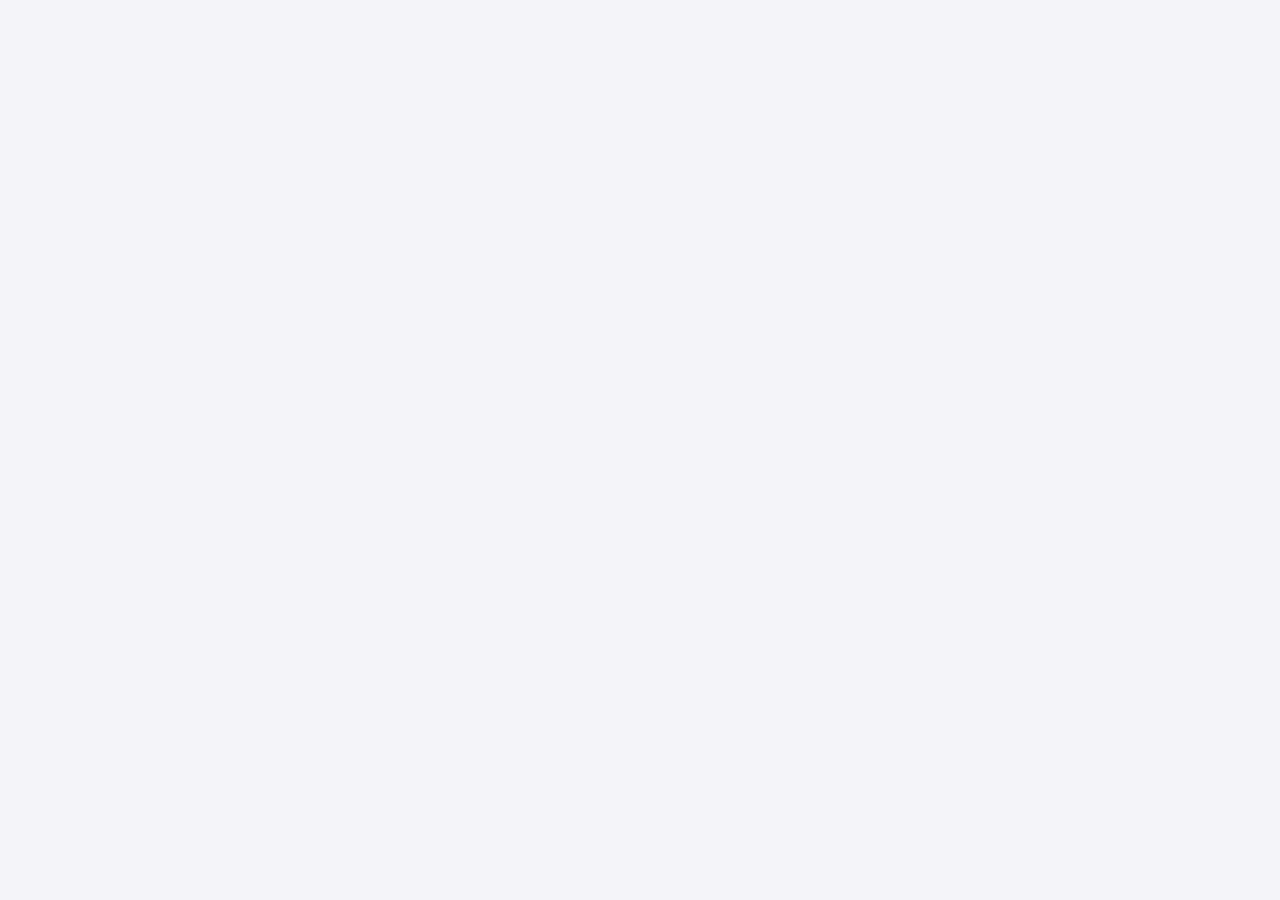
==== index.html @ 12b6ecc5 "Create index.html" ====
<!DOCTYPE html>
<html lang="en">

<head>
    <meta charset="UTF-8">
    <meta name="viewport" content="width=device-width, initial-scale=1.0">
    <title>Party Status</title>
    <link href="https://fonts.googleapis.com/css2?family=Poppins:wght@300;400;600&display=swap" rel="stylesheet">
    <style>
        body {
            font-family: 'Poppins', sans-serif;
            background-color: #f4f4f9;
            margin: 0;
            padding: 20px;
            text-align: center;
        }

        h3 {
            color: #333;
        }

        table {
            width: 90%;
            margin: 20px auto;
            border-collapse: collapse;
            background: white;
            box-shadow: 0px 4px 8px rgba(0, 0, 0, 0.1);
            border-radius: 10px;
            overflow: hidden;
        }

        th,
        td {
            padding: 12px;
            text-align: center;
            border-bottom: 1px solid #ddd;
        }

        th {
            background: #007BFF;
            color: white;
        }

        tr:nth-child(even) {
            background-color: #f2f2f2;
        }

        select {
            padding: 8px;
            border-radius: 5px;
            border: 1px solid #ccc;
            margin: 10px;
        }
    </style>
    <script>
        const parser = new DOMParser();
        const data = JSON.parse(localStorage.getItem("data")) || [];
        let sortBy = localStorage.getItem("sortBy") || 'margin';
        let order = localStorage.getItem("order") || 'asc';
        const urls = [
            "https://results.eci.gov.in/ResultAcGenFeb2025/statewiseU051.htm",
            "https://results.eci.gov.in/ResultAcGenFeb2025/statewiseU052.htm",
            "https://results.eci.gov.in/ResultAcGenFeb2025/statewiseU053.htm",
            "https://results.eci.gov.in/ResultAcGenFeb2025/statewiseU054.htm",
        ];

        const changeSort = (e) => {
            sortBy = e.value;
            localStorage.setItem("sortBy", sortBy);
            renderContent();
        }
        const changeOrder = (e) => {
            order = e.value;
            localStorage.setItem("order", order);
            renderContent();
        }
        const getColorCode = (lastUpdated) => {
            let diff = Date.now() - lastUpdated;

            let group = Math.floor(diff / 10000);
            if (group > 15)
                group = 15;

            return "#ff" + group.toString(16);
        }
        const getLastUpdated = (lastUpdated) => {
            let diff = Date.now() - lastUpdated;
            diff = Math.floor(diff / 1000);
            if (diff < 60)
                return diff + ' secs';
            diff = Math.floor(diff / 60);
            if (diff < 60)
                return diff + ' mins'
            diff = Math.floor(diff / 60);
            if (diff < 24)
                return diff + ' hrs'
            diff = Math.floor(diff / 24);
            return diff + ' days'
        }
        const getPartyColor = (party) => {
            switch (party) {
                case 'Aam Aadmi Party': return '#0171ae';
                case 'Bharatiya Janata Party': return '#f78628';
                case 'Indian National Congress': return '#166a30';
                default: return 'white';
            }
        }
        const getRoundColor = (round) => {
            const [done, total] = round.replace("-", "").split("/");
            if (done == total)
                return 'red';
            return 'white';
        }
        const fetchData = async (url) => {
            const response = await fetch(url);
            const responseText = await response.text();
            const doc = parser.parseFromString(responseText, "text/html");
            const tbody = doc.querySelector(".table>tbody");
            Array.from(tbody.children).forEach(row => {
                const cols = Array.from(row.children);
                const constituency = cols[0].innerText;
                const id = cols[1].innerText;
                const leadingCandidate = cols[2].innerText;

                const leadingParty = cols[3].querySelector("table td").innerText;
                const trailingCandidate = cols[4].innerText;
                const trailingParty = cols[5].querySelector("table td").innerText;
                const margin = cols[6].innerText;
                const round = cols[7].innerText;
                let record = data.find(i => i.id == id);
                if (record) {
                    let json = JSON.stringify(record);
                    record.leadingCandidate = leadingCandidate;
                    record.leadingParty = leadingParty;
                    record.trailingCandidate = trailingCandidate;
                    record.trailingParty = trailingParty;
                    record.margin = Number(margin);
                    record.round = round;
                    if (json != JSON.stringify(record)) {
                        record.lastUpdated = Date.now();
                    }
                }
                else {
                    data.push({ id, constituency, leadingCandidate, leadingParty, trailingCandidate, trailingParty, margin, round, lastUpdated: Date.now() });
                }
            });
            localStorage.setItem("data", JSON.stringify(data));
        }
        const getPartyStatus = () => {
            const partyStatus = {};
            data.forEach(i => {
                let party = partyStatus[i.leadingParty];
                const margin1K = i.margin < 1000 ? 1 : 0;
                const margin5K = i.margin < 5000 ? 1 : 0;
                const [done, total] = i.round.replace("-", "").split("/");
                let won = 0;
                if (done == total)
                    won++;
                if (party) {
                    party.leading++;
                    party.margin1K += margin1K;
                    party.margin5K += margin5K;
                    party.won = party.won ? party.won + won : won;
                }
                else {
                    partyStatus[i.leadingParty] = { leading: 1, trailing: 0, margin1K, margin5K, won };
                }
                party = partyStatus[i.trailingParty];
                if (party) {
                    party.trailing++;
                }
                else {
                    partyStatus[i.trailingParty] = { leading: 0, trailing: 1, margin1K: 0, margin5K: 0, won: 0 };
                }

            })
            return partyStatus;
        }
        const renderContent = async () => {
            await Promise.all(urls.map(async url => await fetchData(url)));

            const partyStatus = getPartyStatus();


            let renderHTML = `Last Updated: ${new Date()}`;

            renderHTML += (`
            <h3>Party Status</h3>
            <table>
                <tr>
                    <th>Party</th>
                    <th>Won+Leading</th>
                    <th>Won</th>
                    <th>Leading</th>
                    <th>Trailing</th>
                    <th>Margin 1K</th>
                    <th>Margin 5K</th>
                </tr>
                ${Object.keys(partyStatus).sort().map(party => `<tr>
                    <td>${party}</td>
                    <td>${partyStatus[party].leading}</td>
                    <td>${partyStatus[party].won}</td>
                    <td>${partyStatus[party].leading - partyStatus[party].won}</td>
                    <td>${partyStatus[party].trailing}</td>
                    <td>${partyStatus[party].margin1K}</td>
                    <td>${partyStatus[party].margin5K}</td>
                </tr>`).join("")}
            </table>
            `);

            let rounds = { done: 0, total: 0 };
            let updated = 0;
            data.forEach(i => {
                const [done, total] = i.round.replace("-", "").split("/");
                rounds.done += Number(done);
                rounds.total += Number(total);
                if (Date.now() - i.lastUpdated < 1000)
                    updated++;
            })
            renderHTML += (`<br><br><h3>Progress: ${rounds.done}/${rounds.total}  ${Math.floor(rounds.done * 100 / rounds.total)}%</h3>`)

            renderHTML += `${updated > 0 ? `${updated} constituencies updated` : ''}`
            const stringSortOptions = ["constituency", "leadingParty"];
            data.sort((a, b) => {
                if (order == "asc") {
                    if (stringSortOptions.includes(sortBy)) {
                        return a[sortBy] < b[sortBy] ? -1 : 1;
                    }
                    else
                        return a[sortBy] - b[sortBy];
                }
                else {
                    if (stringSortOptions.includes(sortBy))
                        return b[sortBy] < a[sortBy] ? -1 : 1;
                    else
                        return b[sortBy] - a[sortBy];
                }
            });




            renderHTML += (`
            <h3>Constituency wise data</h3>
            <div><b>Sort by</b><select onchange="changeSort(this)">
                <option value="constituency" ${sortBy == "constituency" ? "selected" : ""} >Constituency</option>
                <option value="margin" ${sortBy == "margin" ? "selected" : ""} >Margin</option>
                <option value="lastUpdated" ${sortBy == "lastUpdated" ? "selected" : ""} >Last Updated</option>
                <option value="leadingParty" ${sortBy == "leadingParty" ? "selected" : ""} >Leading Party</option>
                </select>
                <b>Order</b><select onchange="changeOrder(this)">
                <option value="asc" ${order == "asc" ? "selected" : ""}>asc</option>
                <option value="desc" ${order == "desc" ? "selected" : ""}>desc</option>
                </select>
            </div>

            <table>
                <tr>
                    <th>Constituency</th>
                    <th>Leading Party</th>
                    <th>Trailing Party</th>
                    <th>Margin</th>
                    <th>Round</th>
                    <th>Last Updated</th>
                </tr>
                ${data.map(i => `<tr style="background-color:${getColorCode(i.lastUpdated)}" >
                    <td>${i.constituency}</td>
                    <td style="background-color:${getPartyColor(i.leadingParty)}">${i.leadingParty}<br><small>${i.leadingCandidate}</small></td>
                    <td style="background-color:${getPartyColor(i.trailingParty)}">${i.trailingParty}<br><small>${i.trailingCandidate}</small></td>
                    <td>${i.margin}</td>
                    <td style="background-color:${getRoundColor(i.round)}">${i.round}</td>
                    <td>${getLastUpdated(i.lastUpdated)} ago</td>
                </tr>`).join("")}
            </table>



            `);

            document.body.innerHTML = renderHTML;
        }
        window.onload = async () => {
            setInterval(renderContent, 10000);
            renderContent();
        }
    </script>
</head>

<body>

</body>

</html>
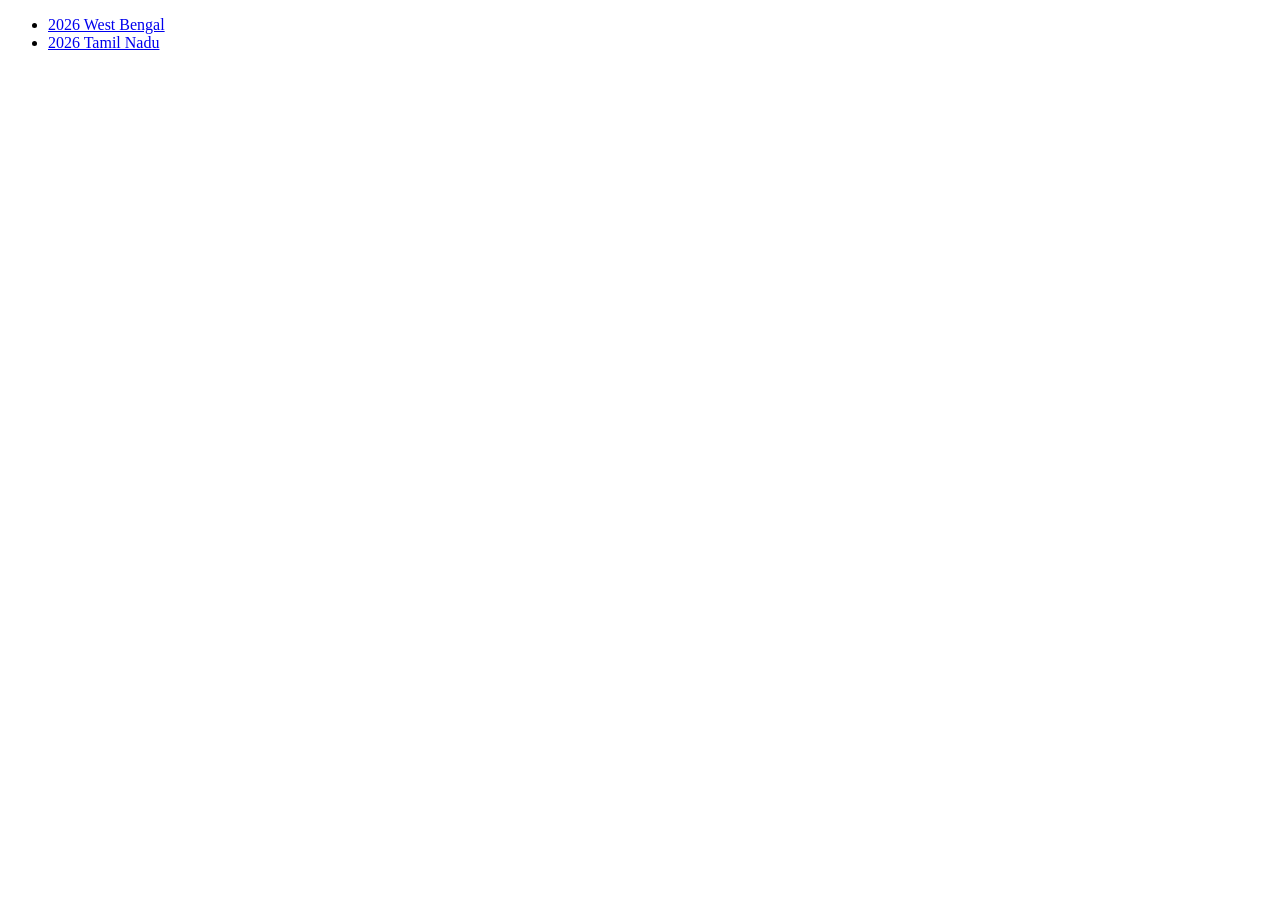
==== commit 270af8dd: "Add HTML, CSS, and JavaScript files for 2026 election results tracking" ====
--- a/index.html
+++ b/index.html
@@ -4,290 +4,14 @@
 <head>
     <meta charset="UTF-8">
     <meta name="viewport" content="width=device-width, initial-scale=1.0">
-    <title>Party Status</title>
-    <link href="https://fonts.googleapis.com/css2?family=Poppins:wght@300;400;600&display=swap" rel="stylesheet">
-    <style>
-        body {
-            font-family: 'Poppins', sans-serif;
-            background-color: #f4f4f9;
-            margin: 0;
-            padding: 20px;
-            text-align: center;
-        }
-
-        h3 {
-            color: #333;
-        }
-
-        table {
-            width: 90%;
-            margin: 20px auto;
-            border-collapse: collapse;
-            background: white;
-            box-shadow: 0px 4px 8px rgba(0, 0, 0, 0.1);
-            border-radius: 10px;
-            overflow: hidden;
-        }
-
-        th,
-        td {
-            padding: 12px;
-            text-align: center;
-            border-bottom: 1px solid #ddd;
-        }
-
-        th {
-            background: #007BFF;
-            color: white;
-        }
-
-        tr:nth-child(even) {
-            background-color: #f2f2f2;
-        }
-
-        select {
-            padding: 8px;
-            border-radius: 5px;
-            border: 1px solid #ccc;
-            margin: 10px;
-        }
-    </style>
-    <script>
-        const parser = new DOMParser();
-        const data = JSON.parse(localStorage.getItem("data")) || [];
-        let sortBy = localStorage.getItem("sortBy") || 'margin';
-        let order = localStorage.getItem("order") || 'asc';
-        const urls = [
-            "https://results.eci.gov.in/ResultAcGenFeb2025/statewiseU051.htm",
-            "https://results.eci.gov.in/ResultAcGenFeb2025/statewiseU052.htm",
-            "https://results.eci.gov.in/ResultAcGenFeb2025/statewiseU053.htm",
-            "https://results.eci.gov.in/ResultAcGenFeb2025/statewiseU054.htm",
-        ];
-
-        const changeSort = (e) => {
-            sortBy = e.value;
-            localStorage.setItem("sortBy", sortBy);
-            renderContent();
-        }
-        const changeOrder = (e) => {
-            order = e.value;
-            localStorage.setItem("order", order);
-            renderContent();
-        }
-        const getColorCode = (lastUpdated) => {
-            let diff = Date.now() - lastUpdated;
-
-            let group = Math.floor(diff / 10000);
-            if (group > 15)
-                group = 15;
-
-            return "#ff" + group.toString(16);
-        }
-        const getLastUpdated = (lastUpdated) => {
-            let diff = Date.now() - lastUpdated;
-            diff = Math.floor(diff / 1000);
-            if (diff < 60)
-                return diff + ' secs';
-            diff = Math.floor(diff / 60);
-            if (diff < 60)
-                return diff + ' mins'
-            diff = Math.floor(diff / 60);
-            if (diff < 24)
-                return diff + ' hrs'
-            diff = Math.floor(diff / 24);
-            return diff + ' days'
-        }
-        const getPartyColor = (party) => {
-            switch (party) {
-                case 'Aam Aadmi Party': return '#0171ae';
-                case 'Bharatiya Janata Party': return '#f78628';
-                case 'Indian National Congress': return '#166a30';
-                default: return 'white';
-            }
-        }
-        const getRoundColor = (round) => {
-            const [done, total] = round.replace("-", "").split("/");
-            if (done == total)
-                return 'red';
-            return 'white';
-        }
-        const fetchData = async (url) => {
-            const response = await fetch(url);
-            const responseText = await response.text();
-            const doc = parser.parseFromString(responseText, "text/html");
-            const tbody = doc.querySelector(".table>tbody");
-            Array.from(tbody.children).forEach(row => {
-                const cols = Array.from(row.children);
-                const constituency = cols[0].innerText;
-                const id = cols[1].innerText;
-                const leadingCandidate = cols[2].innerText;
-
-                const leadingParty = cols[3].querySelector("table td").innerText;
-                const trailingCandidate = cols[4].innerText;
-                const trailingParty = cols[5].querySelector("table td").innerText;
-                const margin = cols[6].innerText;
-                const round = cols[7].innerText;
-                let record = data.find(i => i.id == id);
-                if (record) {
-                    let json = JSON.stringify(record);
-                    record.leadingCandidate = leadingCandidate;
-                    record.leadingParty = leadingParty;
-                    record.trailingCandidate = trailingCandidate;
-                    record.trailingParty = trailingParty;
-                    record.margin = Number(margin);
-                    record.round = round;
-                    if (json != JSON.stringify(record)) {
-                        record.lastUpdated = Date.now();
-                    }
-                }
-                else {
-                    data.push({ id, constituency, leadingCandidate, leadingParty, trailingCandidate, trailingParty, margin, round, lastUpdated: Date.now() });
-                }
-            });
-            localStorage.setItem("data", JSON.stringify(data));
-        }
-        const getPartyStatus = () => {
-            const partyStatus = {};
-            data.forEach(i => {
-                let party = partyStatus[i.leadingParty];
-                const margin1K = i.margin < 1000 ? 1 : 0;
-                const margin5K = i.margin < 5000 ? 1 : 0;
-                const [done, total] = i.round.replace("-", "").split("/");
-                let won = 0;
-                if (done == total)
-                    won++;
-                if (party) {
-                    party.leading++;
-                    party.margin1K += margin1K;
-                    party.margin5K += margin5K;
-                    party.won = party.won ? party.won + won : won;
-                }
-                else {
-                    partyStatus[i.leadingParty] = { leading: 1, trailing: 0, margin1K, margin5K, won };
-                }
-                party = partyStatus[i.trailingParty];
-                if (party) {
-                    party.trailing++;
-                }
-                else {
-                    partyStatus[i.trailingParty] = { leading: 0, trailing: 1, margin1K: 0, margin5K: 0, won: 0 };
-                }
-
-            })
-            return partyStatus;
-        }
-        const renderContent = async () => {
-            await Promise.all(urls.map(async url => await fetchData(url)));
-
-            const partyStatus = getPartyStatus();
-
-
-            let renderHTML = `Last Updated: ${new Date()}`;
-
-            renderHTML += (`
-            <h3>Party Status</h3>
-            <table>
-                <tr>
-                    <th>Party</th>
-                    <th>Won+Leading</th>
-                    <th>Won</th>
-                    <th>Leading</th>
-                    <th>Trailing</th>
-                    <th>Margin 1K</th>
-                    <th>Margin 5K</th>
-                </tr>
-                ${Object.keys(partyStatus).sort().map(party => `<tr>
-                    <td>${party}</td>
-                    <td>${partyStatus[party].leading}</td>
-                    <td>${partyStatus[party].won}</td>
-                    <td>${partyStatus[party].leading - partyStatus[party].won}</td>
-                    <td>${partyStatus[party].trailing}</td>
-                    <td>${partyStatus[party].margin1K}</td>
-                    <td>${partyStatus[party].margin5K}</td>
-                </tr>`).join("")}
-            </table>
-            `);
-
-            let rounds = { done: 0, total: 0 };
-            let updated = 0;
-            data.forEach(i => {
-                const [done, total] = i.round.replace("-", "").split("/");
-                rounds.done += Number(done);
-                rounds.total += Number(total);
-                if (Date.now() - i.lastUpdated < 1000)
-                    updated++;
-            })
-            renderHTML += (`<br><br><h3>Progress: ${rounds.done}/${rounds.total}  ${Math.floor(rounds.done * 100 / rounds.total)}%</h3>`)
-
-            renderHTML += `${updated > 0 ? `${updated} constituencies updated` : ''}`
-            const stringSortOptions = ["constituency", "leadingParty"];
-            data.sort((a, b) => {
-                if (order == "asc") {
-                    if (stringSortOptions.includes(sortBy)) {
-                        return a[sortBy] < b[sortBy] ? -1 : 1;
-                    }
-                    else
-                        return a[sortBy] - b[sortBy];
-                }
-                else {
-                    if (stringSortOptions.includes(sortBy))
-                        return b[sortBy] < a[sortBy] ? -1 : 1;
-                    else
-                        return b[sortBy] - a[sortBy];
-                }
-            });
-
-
-
-
-            renderHTML += (`
-            <h3>Constituency wise data</h3>
-            <div><b>Sort by</b><select onchange="changeSort(this)">
-                <option value="constituency" ${sortBy == "constituency" ? "selected" : ""} >Constituency</option>
-                <option value="margin" ${sortBy == "margin" ? "selected" : ""} >Margin</option>
-                <option value="lastUpdated" ${sortBy == "lastUpdated" ? "selected" : ""} >Last Updated</option>
-                <option value="leadingParty" ${sortBy == "leadingParty" ? "selected" : ""} >Leading Party</option>
-                </select>
-                <b>Order</b><select onchange="changeOrder(this)">
-                <option value="asc" ${order == "asc" ? "selected" : ""}>asc</option>
-                <option value="desc" ${order == "desc" ? "selected" : ""}>desc</option>
-                </select>
-            </div>
-
-            <table>
-                <tr>
-                    <th>Constituency</th>
-                    <th>Leading Party</th>
-                    <th>Trailing Party</th>
-                    <th>Margin</th>
-                    <th>Round</th>
-                    <th>Last Updated</th>
-                </tr>
-                ${data.map(i => `<tr style="background-color:${getColorCode(i.lastUpdated)}" >
-                    <td>${i.constituency}</td>
-                    <td style="background-color:${getPartyColor(i.leadingParty)}">${i.leadingParty}<br><small>${i.leadingCandidate}</small></td>
-                    <td style="background-color:${getPartyColor(i.trailingParty)}">${i.trailingParty}<br><small>${i.trailingCandidate}</small></td>
-                    <td>${i.margin}</td>
-                    <td style="background-color:${getRoundColor(i.round)}">${i.round}</td>
-                    <td>${getLastUpdated(i.lastUpdated)} ago</td>
-                </tr>`).join("")}
-            </table>
-
-
-
-            `);
-
-            document.body.innerHTML = renderHTML;
-        }
-        window.onload = async () => {
-            setInterval(renderContent, 10000);
-            renderContent();
-        }
-    </script>
 </head>
+<ul>
+    <li><a href="./2026-WestBengal.html">2026 West Bengal</a></li>
+    <li><a href="./2026-TamilNadu.html">2026 Tamil Nadu</a></li>
+</ul>
 
 <body>
 
 </body>
 
-</html>
+</html>
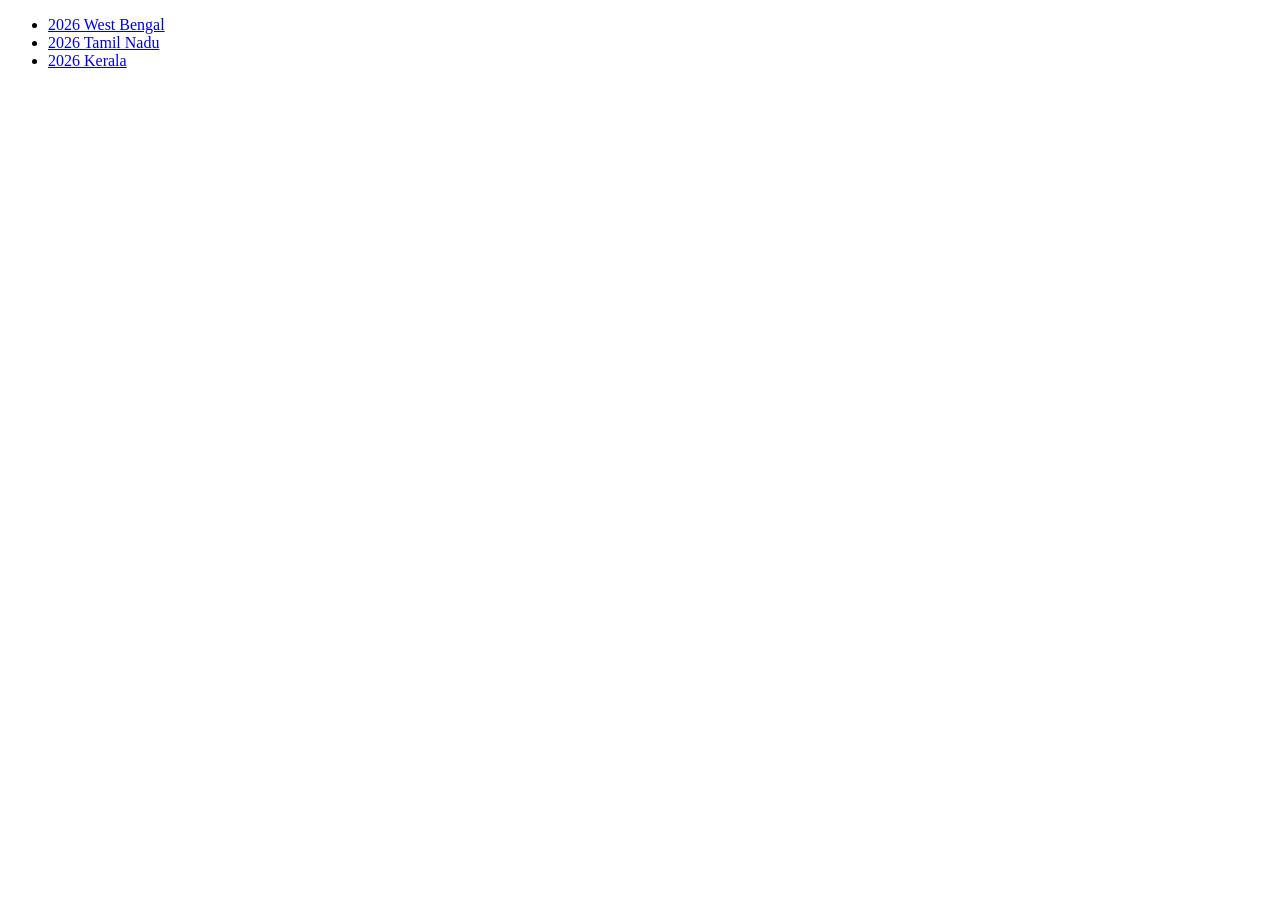
==== commit c2a84e0d: "Add Chart.js integration and new Kerala results page" ====
--- a/index.html
+++ b/index.html
@@ -8,6 +8,7 @@
 <ul>
     <li><a href="./2026-WestBengal.html">2026 West Bengal</a></li>
     <li><a href="./2026-TamilNadu.html">2026 Tamil Nadu</a></li>
+    <li><a href="./2026-Kerala.html">2026 Kerala</a></li>
 </ul>
 
 <body>
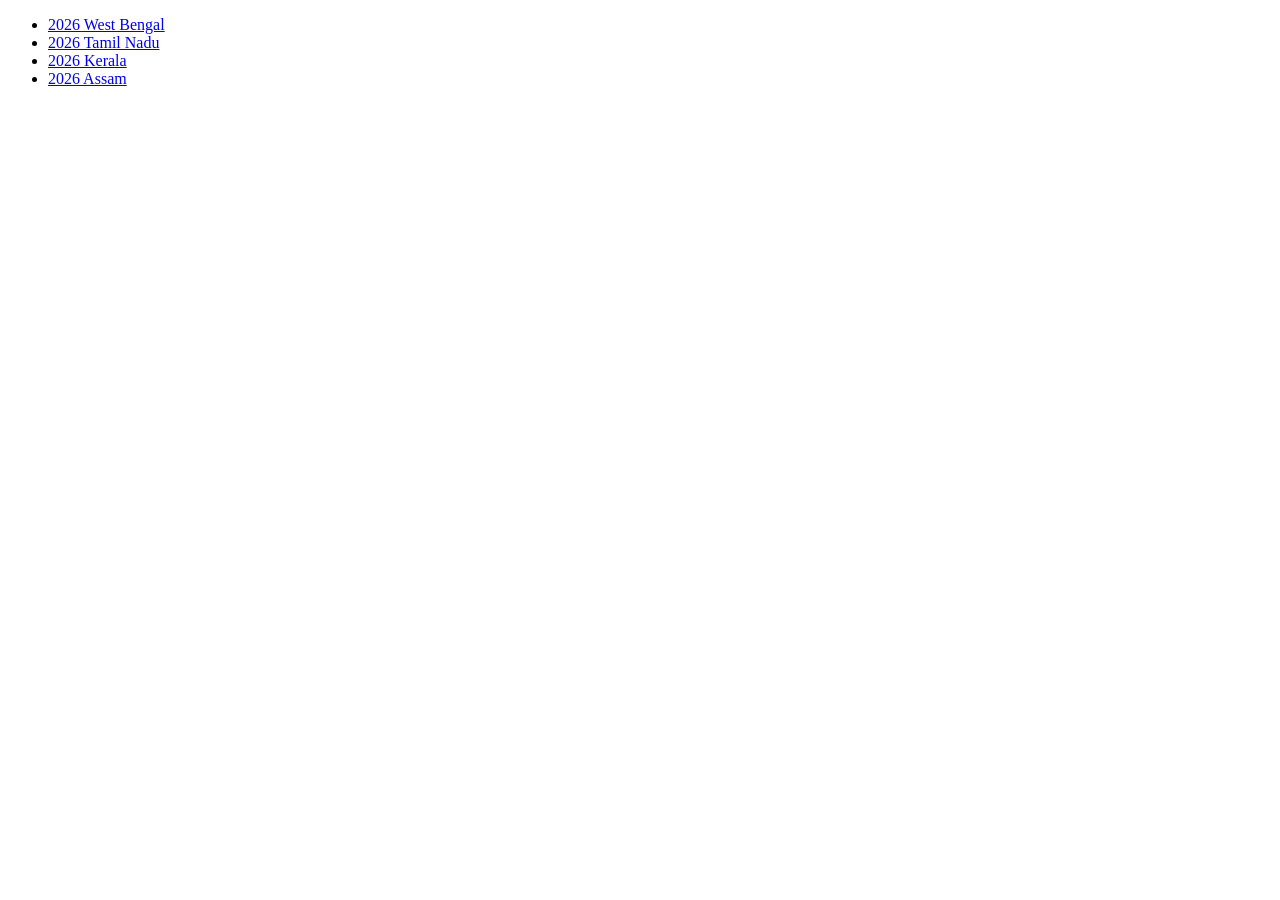
==== commit 9bc0b576: "feat: Add 2026 Assam election results page & homepage navigation link - Create new 2026-Assam.html p" ====
--- a/index.html
+++ b/index.html
@@ -9,6 +9,7 @@
     <li><a href="./2026-WestBengal.html">2026 West Bengal</a></li>
     <li><a href="./2026-TamilNadu.html">2026 Tamil Nadu</a></li>
     <li><a href="./2026-Kerala.html">2026 Kerala</a></li>
+    <li><a href="./2026-Assam.html">2026 Assam</a></li>
 </ul>
 
 <body>
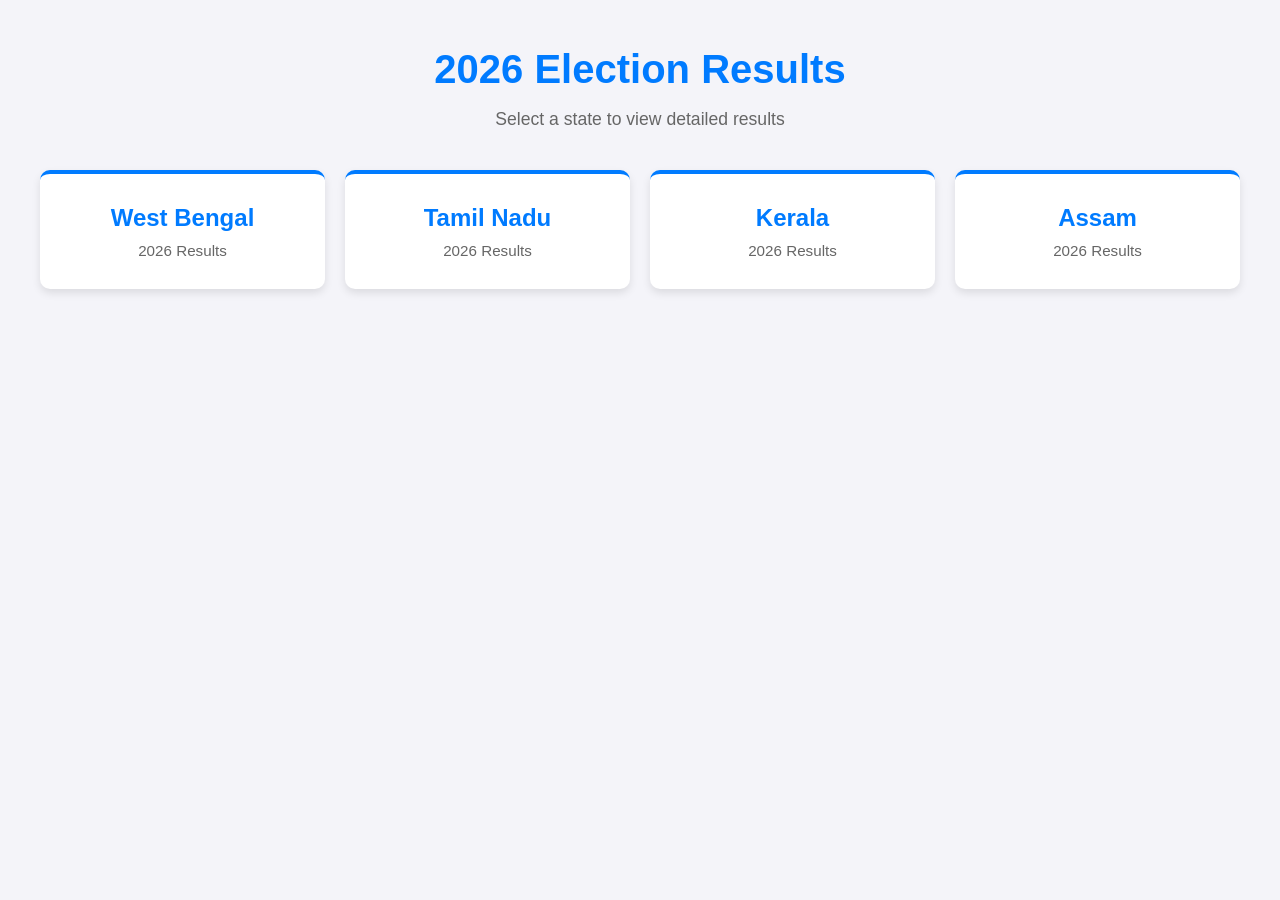
==== commit d87bd7b6: "feat: Enhance 2026 election results page layout and styling Co-authored-by: Copilot <copilot@github." ====
--- a/index.html
+++ b/index.html
@@ -4,16 +4,33 @@
 <head>
     <meta charset="UTF-8">
     <meta name="viewport" content="width=device-width, initial-scale=1.0">
+    <title>2026 Election Results</title>
+    <link rel="stylesheet" href="styles.css">
 </head>
-<ul>
-    <li><a href="./2026-WestBengal.html">2026 West Bengal</a></li>
-    <li><a href="./2026-TamilNadu.html">2026 Tamil Nadu</a></li>
-    <li><a href="./2026-Kerala.html">2026 Kerala</a></li>
-    <li><a href="./2026-Assam.html">2026 Assam</a></li>
-</ul>
 
 <body>
-
+    <div class="container">
+        <h1>2026 Election Results</h1>
+        <p class="subtitle">Select a state to view detailed results</p>
+        <div class="states-grid">
+            <a href="./2026-WestBengal.html" class="state-card">
+                <h2>West Bengal</h2>
+                <p>2026 Results</p>
+            </a>
+            <a href="./2026-TamilNadu.html" class="state-card">
+                <h2>Tamil Nadu</h2>
+                <p>2026 Results</p>
+            </a>
+            <a href="./2026-Kerala.html" class="state-card">
+                <h2>Kerala</h2>
+                <p>2026 Results</p>
+            </a>
+            <a href="./2026-Assam.html" class="state-card">
+                <h2>Assam</h2>
+                <p>2026 Results</p>
+            </a>
+        </div>
+    </div>
 </body>
 
 </html>
--- a/styles.css
+++ b/styles.css
@@ -0,0 +1,99 @@
+
+ body {
+            font-family: 'Poppins', sans-serif;
+            background-color: #f4f4f9;
+            margin: 0;
+            padding: 20px;
+            text-align: center;
+        }
+
+        h3 {
+            color: #333;
+        }
+
+        table {
+            width: 90%;
+            margin: 20px auto;
+            border-collapse: collapse;
+            background: white;
+            box-shadow: 0px 4px 8px rgba(0, 0, 0, 0.1);
+            border-radius: 10px;
+            overflow: hidden;
+        }
+
+        th,
+        td {
+            padding: 12px;
+            text-align: center;
+            border-bottom: 1px solid #ddd;
+        }
+
+        th {
+            background: #007BFF;
+            color: white;
+        }
+
+        tr:nth-child(even) {
+            background-color: #f2f2f2;
+        }
+
+        select {
+            padding: 8px;
+            border-radius: 5px;
+            border: 1px solid #ccc;
+            margin: 10px;
+        }
+
+        .container {
+            max-width: 1200px;
+            margin: 0 auto;
+        }
+
+        h1 {
+            color: #007BFF;
+            font-size: 2.5rem;
+            margin-bottom: 10px;
+        }
+
+        .subtitle {
+            color: #666;
+            font-size: 1.1rem;
+            margin-bottom: 40px;
+        }
+
+        .states-grid {
+            display: grid;
+            grid-template-columns: repeat(auto-fit, minmax(250px, 1fr));
+            gap: 20px;
+            margin-bottom: 40px;
+        }
+
+        .state-card {
+            background: white;
+            padding: 30px;
+            border-radius: 10px;
+            box-shadow: 0px 4px 8px rgba(0, 0, 0, 0.1);
+            text-decoration: none;
+            color: #333;
+            transition: all 0.3s ease;
+            text-align: center;
+            border-top: 4px solid #007BFF;
+        }
+
+        .state-card:hover {
+            transform: translateY(-5px);
+            box-shadow: 0px 8px 16px rgba(0, 0, 0, 0.2);
+            background: #f8f9fa;
+        }
+
+        .state-card h2 {
+            margin: 0 0 10px 0;
+            color: #007BFF;
+            font-size: 1.5rem;
+        }
+
+        .state-card p {
+            margin: 0;
+            color: #666;
+            font-size: 0.95rem;
+        }
